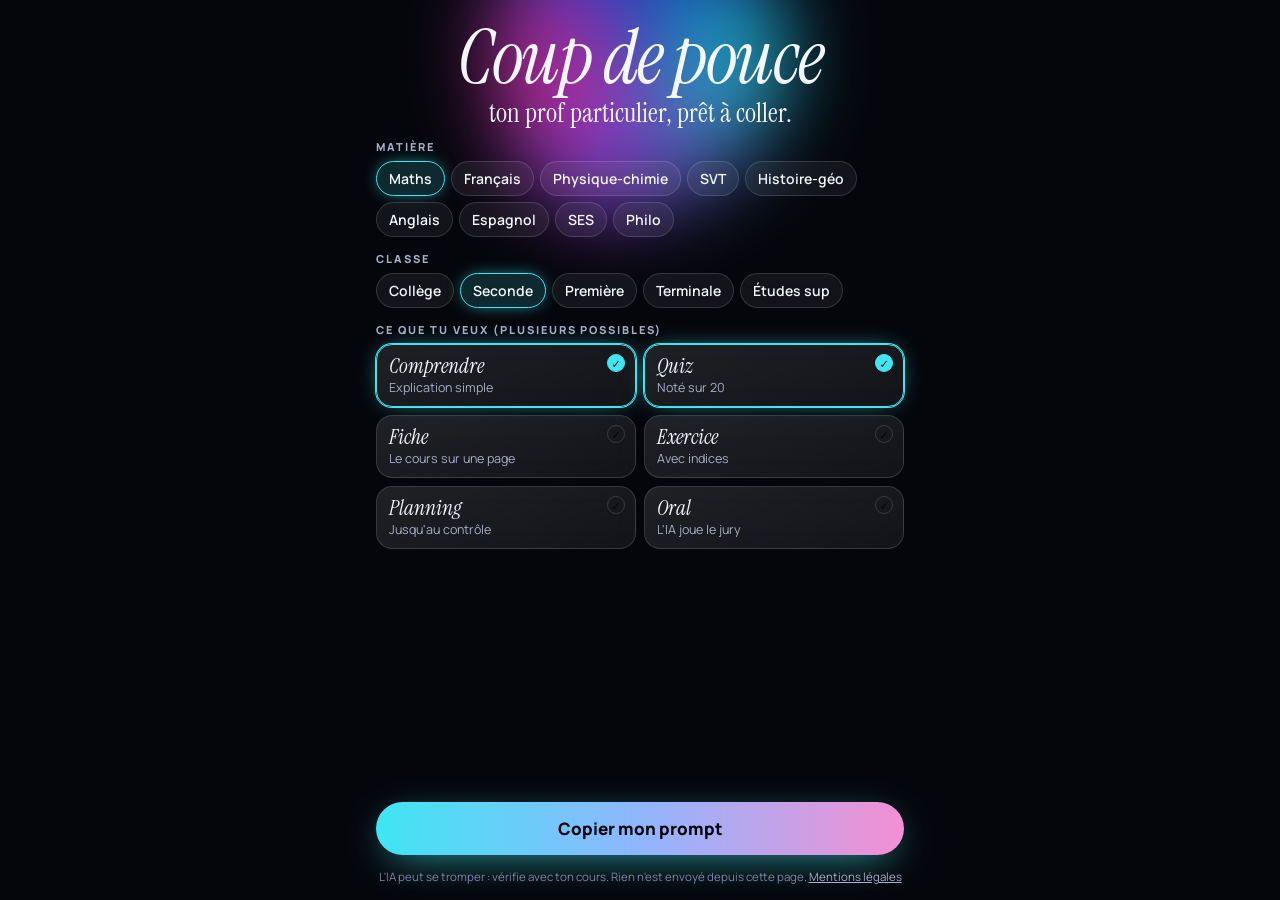
==== coup-de-pouce.html @ 64221dd6 "Ajoute Coup de pouce, le générateur de prompts de révision Un écran, sans saisie : matière, classe, " ====
<!DOCTYPE html>
<html lang="fr">
<head>
<meta charset="utf-8">
<meta name="viewport" content="width=device-width, initial-scale=1, viewport-fit=cover">
<title>Coup de pouce</title>
<meta name="description" content="Choisis ta matière, ta classe et ce dont tu as besoin : ton prompt de révision est prêt à coller dans ChatGPT ou Claude. Gratuit, sans compte, rien n'est envoyé.">
<meta name="color-scheme" content="dark">
<meta name="theme-color" content="#05060B">
<style>
/* Layout : un seul écran sans défilement. Goutte de lumière liquide derrière le titre ; puces matière et classe ; 6 besoins cumulables ; un gros bouton Copier. */
@font-face{font-family:"Instrument Serif";src:url(polices/instrument-serif.woff2) format("woff2");font-weight:400;font-style:normal;font-display:swap}
@font-face{font-family:"Instrument Serif";src:url(polices/instrument-serif-italic.woff2) format("woff2");font-weight:400;font-style:italic;font-display:swap}
@font-face{font-family:"Manrope";src:url(polices/manrope.woff2) format("woff2");font-weight:200 800;font-style:normal;font-display:swap}
:root{
  color-scheme:dark;
  --night:#05060B; --glass:rgba(255,255,255,.06); --glass-hi:rgba(255,255,255,.11); --edge:rgba(255,255,255,.14);
  --text:#F4F6FF; --soft:#A8AEC8; --blue:#2F5BFF; --cyan:#3FE6F2; --pink:#F03FB4; --violet:#8B5CFF;
  --display:"Instrument Serif",Georgia,"Times New Roman",serif;
  --body:"Manrope","Segoe UI",system-ui,sans-serif;
}
*{box-sizing:border-box}
html{overflow-x:clip;height:100%}
body{margin:0;min-height:100%;background:var(--night);color:var(--text);font-family:var(--body);overflow-x:clip}
main{position:relative;max-width:560px;margin:0 auto;min-height:100dvh;display:flex;flex-direction:column;gap:14px;
  padding-block:max(18px,env(safe-area-inset-top,0px)) max(16px,env(safe-area-inset-bottom,0px));
  padding-left:max(16px,env(safe-area-inset-left,0px));padding-right:max(16px,env(safe-area-inset-right,0px))}
.hero{position:relative;text-align:center;padding-top:6px}
.drop{position:absolute;left:50%;top:44%;width:300px;aspect-ratio:1;margin:-150px 0 0 -150px;z-index:-1;pointer-events:none;
  background:conic-gradient(from 0deg,var(--blue),var(--cyan),var(--violet),var(--pink),var(--blue));filter:blur(40px) saturate(1.2) hue-rotate(var(--hue,0deg));opacity:.7;
  border-radius:42% 58% 63% 37% / 41% 44% 56% 59%;animation:morph 12s ease-in-out infinite,spin 24s linear infinite;transition:filter 1.2s ease}
@keyframes morph{0%,100%{border-radius:42% 58% 63% 37% / 41% 44% 56% 59%}33%{border-radius:63% 37% 45% 55% / 55% 61% 39% 45%}66%{border-radius:38% 62% 56% 44% / 62% 38% 62% 38%}}
@keyframes spin{to{transform:rotate(360deg)}}
h1{margin:0;font-family:var(--display);font-weight:400;font-size:clamp(52px,15vw,76px);line-height:.9;letter-spacing:-.02em}
h1 em{display:block;font-size:.36em;margin-top:.3em;letter-spacing:0}
.label{margin:0 0 7px;font-size:11px;font-weight:800;letter-spacing:.18em;text-transform:uppercase;color:var(--soft)}
.chips{display:flex;flex-wrap:wrap;gap:6px}
.chip{font:inherit;font-size:14px;font-weight:600;color:var(--text);background:var(--glass);border:1px solid var(--edge);border-radius:999px;padding:7px 12px;cursor:pointer;
  -webkit-backdrop-filter:blur(12px);backdrop-filter:blur(12px);transition:background .2s,border-color .2s,box-shadow .2s}
.chip[aria-pressed="true"]{background:rgba(63,230,242,.16);border-color:var(--cyan);box-shadow:0 0 18px -6px var(--cyan)}
.needs{display:grid;grid-template-columns:repeat(2,minmax(0,1fr));gap:8px}
.need{position:relative;text-align:left;font:inherit;color:var(--text);background:linear-gradient(160deg,var(--glass-hi),var(--glass));border:1px solid var(--edge);border-radius:16px;
  padding:10px 12px;cursor:pointer;overflow:hidden;-webkit-backdrop-filter:blur(14px);backdrop-filter:blur(14px);transition:border-color .2s,box-shadow .2s}
.need strong{display:block;font-family:var(--display);font-weight:400;font-size:21px;line-height:1.05}
.need small{display:block;font-size:12.5px;color:var(--soft);margin-top:2px}
.need .tick{position:absolute;top:9px;right:10px;width:18px;height:18px;border-radius:50%;border:1.5px solid var(--edge);display:grid;place-items:center;font-size:11px;font-weight:800;color:var(--night)}
.need[aria-pressed="true"]{border-color:var(--cyan);box-shadow:0 0 0 1px var(--cyan),0 0 26px -10px var(--cyan)}
.need[aria-pressed="true"] .tick{background:var(--cyan);border-color:var(--cyan)}
.chip:focus-visible,.need:focus-visible,.go:focus-visible{outline:2px solid var(--cyan);outline-offset:3px}
.go{margin-top:auto;font:inherit;font-size:17px;font-weight:800;color:var(--night);background:linear-gradient(90deg,var(--cyan),#8FB6FF 50%,#F48FD2);border:0;border-radius:999px;padding:15px 20px;cursor:pointer;
  box-shadow:0 10px 40px -12px rgba(63,230,242,.8)}
.go:disabled{opacity:.45;cursor:default;box-shadow:none}
.foot{margin:0;text-align:center;font-size:11.5px;color:#7D84A3}
.foot a{color:#A8AEC8}
.toast{position:fixed;left:50%;bottom:calc(16px + env(safe-area-inset-bottom,0px));transform:translate(-50%,160%);z-index:5;width:min(520px,calc(100% - 32px));
  background:rgba(20,22,36,.9);border:1px solid var(--edge);border-radius:20px;padding:14px 16px;display:grid;gap:10px;
  -webkit-backdrop-filter:blur(20px);backdrop-filter:blur(20px);box-shadow:0 20px 60px -10px rgba(0,0,0,.8);transition:transform .35s cubic-bezier(.2,.9,.3,1.2)}
.toast.on{transform:translate(-50%,0)}
.toast p{margin:0;font-weight:800}
.toast span{font-size:14px;color:var(--soft)}
.toast .links{display:flex;gap:8px;flex-wrap:wrap}
.toast a{font-size:14px;font-weight:700;text-decoration:none;color:var(--text);border:1px solid var(--cyan);border-radius:999px;padding:8px 14px}
@media (max-height:700px){h1{font-size:46px}.need small{display:none}.chip{padding:6px 10px;font-size:13px}}
@media (prefers-reduced-motion:reduce){.drop{animation:none}.toast,.chip,.need{transition:none}}
</style>
</head>
<body>
<main>
  <header class="hero">
    <div class="drop" id="drop" aria-hidden="true"></div>
    <h1>Coup de pouce<em>ton prof particulier, prêt à coller.</em></h1>
  </header>

  <section aria-labelledby="l-mat">
    <p class="label" id="l-mat">Matière</p>
    <div class="chips" data-group="matiere" role="group" aria-labelledby="l-mat">
      <button type="button" class="chip">Maths</button><button type="button" class="chip">Français</button><button type="button" class="chip">Physique-chimie</button><button type="button" class="chip">SVT</button><button type="button" class="chip">Histoire-géo</button><button type="button" class="chip">Anglais</button><button type="button" class="chip">Espagnol</button><button type="button" class="chip">SES</button><button type="button" class="chip">Philo</button>
    </div>
  </section>

  <section aria-labelledby="l-cl">
    <p class="label" id="l-cl">Classe</p>
    <div class="chips" data-group="classe" role="group" aria-labelledby="l-cl">
      <button type="button" class="chip">Collège</button><button type="button" class="chip">Seconde</button><button type="button" class="chip">Première</button><button type="button" class="chip">Terminale</button><button type="button" class="chip">Études sup</button>
    </div>
  </section>

  <section aria-labelledby="l-need">
    <p class="label" id="l-need">Ce que tu veux (plusieurs possibles)</p>
    <div class="needs">
      <button type="button" class="need" data-k="comprendre" aria-pressed="false"><span class="tick" aria-hidden="true">✓</span><strong>Comprendre</strong><small>Explication simple</small></button>
      <button type="button" class="need" data-k="quiz" aria-pressed="false"><span class="tick" aria-hidden="true">✓</span><strong>Quiz</strong><small>Noté sur 20</small></button>
      <button type="button" class="need" data-k="fiche" aria-pressed="false"><span class="tick" aria-hidden="true">✓</span><strong>Fiche</strong><small>Le cours sur une page</small></button>
      <button type="button" class="need" data-k="exo" aria-pressed="false"><span class="tick" aria-hidden="true">✓</span><strong>Exercice</strong><small>Avec indices</small></button>
      <button type="button" class="need" data-k="planning" aria-pressed="false"><span class="tick" aria-hidden="true">✓</span><strong>Planning</strong><small>Jusqu'au contrôle</small></button>
      <button type="button" class="need" data-k="oral" aria-pressed="false"><span class="tick" aria-hidden="true">✓</span><strong>Oral</strong><small>L'IA joue le jury</small></button>
    </div>
  </section>

  <button type="button" class="go" id="go">Copier mon prompt</button>
  <p class="foot">L'IA peut se tromper : vérifie avec ton cours. Rien n'est envoyé depuis cette page. <a href="https://p5wmt65pvz-wq.github.io/humanisation-Ai/mentions-legales.html">Mentions légales</a></p>
</main>

<div class="toast" id="toast" role="status" aria-live="polite">
  <p id="t-msg">Copié ✓</p>
  <span id="t-why">Colle-le dans ton IA : elle te demandera ton chapitre.</span>
  <div class="links"><a href="https://chatgpt.com/" target="_blank" rel="noopener">Ouvrir ChatGPT</a><a href="https://claude.ai/new" target="_blank" rel="noopener">Ouvrir Claude</a></div>
</div>

<script>
(function(){
  var NEED={
    comprendre:"Explique-moi la notion simplement, comme si j'avais 12 ans, avec un exemple de la vie de tous les jours (10 lignes maximum). Puis pose-moi une question pour vérifier que j'ai compris ; si je me trompe, réexplique autrement.",
    quiz:"Fais-moi passer un quiz de 10 questions comme en contrôle. Une question à la fois ; après chaque réponse, dis si c'est juste et corrige en une phrase. À la fin, une note sur 20 et les 2 notions à revoir.",
    fiche:"Fais-moi une fiche d'une page : les notions clés, les définitions et formules à savoir, les pièges classiques en contrôle, et un mini-exemple corrigé. Si je colle mon cours, base-toi uniquement dessus.",
    exo:"Donne-moi un exercice du type contrôle, sans la correction. Si je bloque, donne un indice, puis un deuxième. Quand j'ai fini, corrige étape par étape et propose-en un plus dur.",
    planning:"Demande-moi la date du contrôle et combien de minutes je peux réviser par jour, puis fais-moi un planning avec une tâche précise par jour, un quiz l'avant-veille et rien de nouveau la veille.",
    oral:"Joue le jury d'un oral : pose une question à la fois, attends ma réponse, puis dis-moi ce qui était clair, ce qui manquait et comment mieux le dire."
  };
  var HUE={comprendre:0,quiz:70,fiche:-40,exo:30,planning:-80,oral:110};
  var KEY='coupdepouce.v1',state={matiere:'Maths',classe:'Seconde',needs:['comprendre','quiz']};
  try{var sv=JSON.parse(localStorage.getItem(KEY));if(sv&&sv.needs)state=sv;}catch(e){}
  function save(){try{localStorage.setItem(KEY,JSON.stringify(state));}catch(e){}}
  var drop=document.getElementById('drop'),go=document.getElementById('go');
  [].forEach.call(document.querySelectorAll('.chips'),function(g){
    var key=g.dataset.group,chips=[].slice.call(g.querySelectorAll('.chip'));
    function paint(){chips.forEach(function(c){c.setAttribute('aria-pressed',String(c.textContent===state[key]));});}
    chips.forEach(function(c){c.addEventListener('click',function(){state[key]=c.textContent;paint();save();});});
    paint();
  });
  var needs=[].slice.call(document.querySelectorAll('.need'));
  function paintNeeds(){needs.forEach(function(n){n.setAttribute('aria-pressed',String(state.needs.indexOf(n.dataset.k)>-1));});
    go.disabled=!state.needs.length;go.textContent=state.needs.length?'Copier mon prompt':'Choisis au moins un besoin';}
  needs.forEach(function(n){n.addEventListener('click',function(){
    var k=n.dataset.k,i=state.needs.indexOf(k);
    if(i>-1)state.needs.splice(i,1);else{state.needs.push(k);drop.style.setProperty('--hue',HUE[k]+'deg');}
    paintNeeds();save();});});
  paintNeeds();
  function build(){
    var order=['comprendre','fiche','exo','quiz','planning','oral'].filter(function(k){return state.needs.indexOf(k)>-1;});
    var t="Tu es mon prof particulier de "+state.matiere+". Je suis en "+state.classe.toLowerCase()+".\n\nCommence par me demander sur quel chapitre je travaille (je pourrai aussi coller mon cours). Ensuite :\n";
    order.forEach(function(k,i){t+="\n"+(order.length>1?(i+1)+". ":"")+NEED[k];});
    t+="\n\nPose une seule question à la fois et attends ma réponse. Si tu n'es pas sûr d'une information, dis-le au lieu d'inventer.";
    return t;
  }
  var toast=document.getElementById('toast'),msg=document.getElementById('t-msg'),why=document.getElementById('t-why'),timer;
  function show(m,w){msg.textContent=m;why.textContent=w;toast.classList.add('on');clearTimeout(timer);timer=setTimeout(function(){toast.classList.remove('on');},6000);}
  function fallback(text){var ta=document.createElement('textarea');ta.value=text;ta.setAttribute('readonly','');ta.style.position='fixed';ta.style.opacity='0';document.body.appendChild(ta);ta.select();var ok=false;try{ok=document.execCommand('copy');}catch(e){}document.body.removeChild(ta);return ok;}
  go.addEventListener('click',function(){
    var text=build();
    function ok(){show('Copié ✓','Colle-le dans ton IA : elle te demandera ton chapitre.');}
    function ko(){show('Copie bloquée','Ton navigateur refuse la copie : réessaie depuis Safari ou Chrome.');}
    if(navigator.clipboard&&navigator.clipboard.writeText)navigator.clipboard.writeText(text).then(ok,function(){fallback(text)?ok():ko();});
    else fallback(text)?ok():ko();
  });
})();
</script>
</body>
</html>
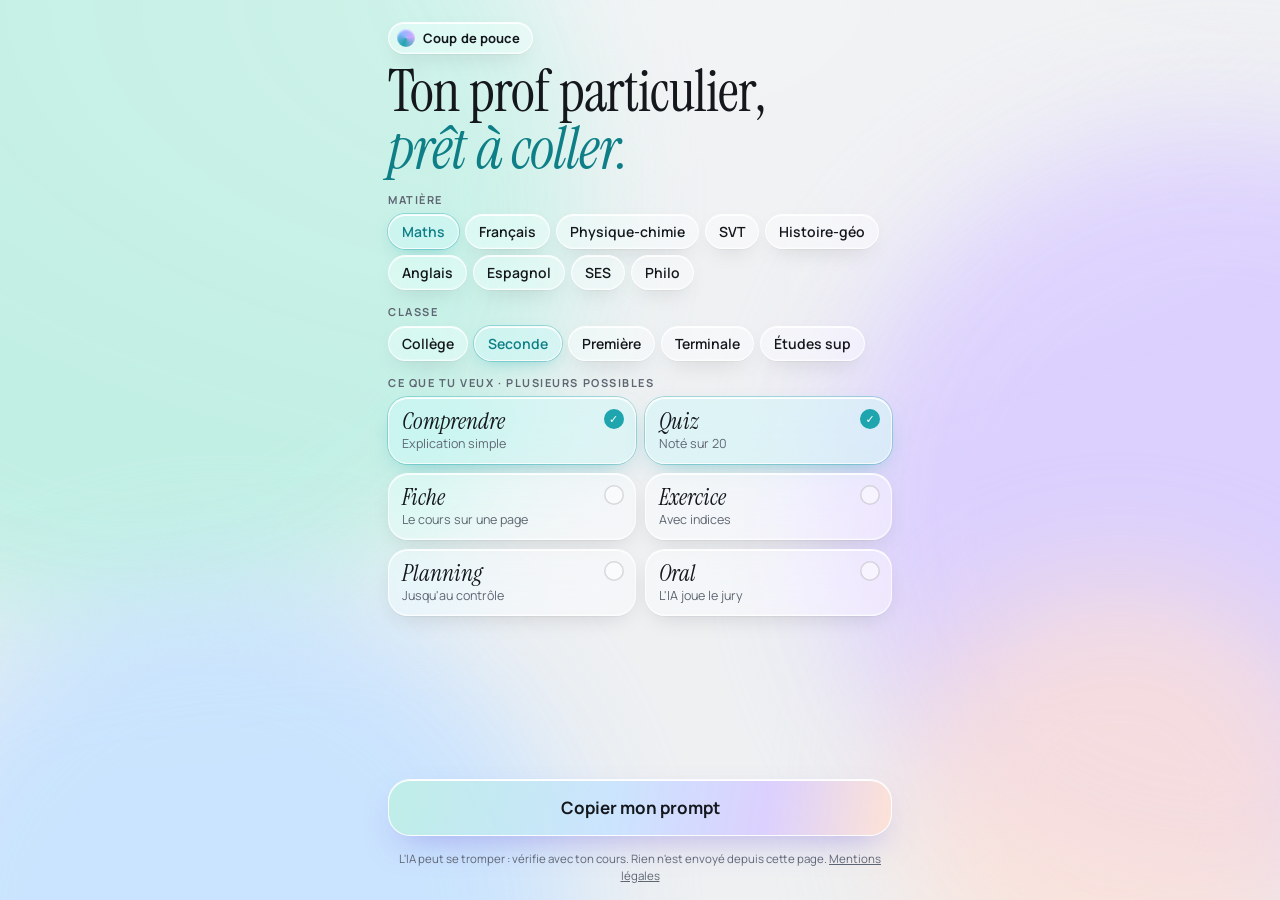
==== commit ad0d285c: "Coup de pouce : version claire en verre liquide Fond pastel qui dérive, cartes et puces en verre (fl" ====
--- a/coup-de-pouce.html
+++ b/coup-de-pouce.html
@@ -5,95 +5,109 @@
 <meta name="viewport" content="width=device-width, initial-scale=1, viewport-fit=cover">
 <title>Coup de pouce</title>
 <meta name="description" content="Choisis ta matière, ta classe et ce dont tu as besoin : ton prompt de révision est prêt à coller dans ChatGPT ou Claude. Gratuit, sans compte, rien n'est envoyé.">
-<meta name="color-scheme" content="dark">
-<meta name="theme-color" content="#05060B">
+<meta name="color-scheme" content="light">
+<meta name="theme-color" content="#EEF0F2">
 <style>
-/* Layout : un seul écran sans défilement. Goutte de lumière liquide derrière le titre ; puces matière et classe ; 6 besoins cumulables ; un gros bouton Copier. */
+/* Layout : un écran, fond clair où dérivent trois halos pastel (menthe, lilas, ciel) ; tout le reste en verre liquide façon Apple : flou + saturation, liseré de lumière, ombre douce. */
 @font-face{font-family:"Instrument Serif";src:url(polices/instrument-serif.woff2) format("woff2");font-weight:400;font-style:normal;font-display:swap}
 @font-face{font-family:"Instrument Serif";src:url(polices/instrument-serif-italic.woff2) format("woff2");font-weight:400;font-style:italic;font-display:swap}
 @font-face{font-family:"Manrope";src:url(polices/manrope.woff2) format("woff2");font-weight:200 800;font-style:normal;font-display:swap}
 :root{
-  color-scheme:dark;
-  --night:#05060B; --glass:rgba(255,255,255,.06); --glass-hi:rgba(255,255,255,.11); --edge:rgba(255,255,255,.14);
-  --text:#F4F6FF; --soft:#A8AEC8; --blue:#2F5BFF; --cyan:#3FE6F2; --pink:#F03FB4; --violet:#8B5CFF;
+  color-scheme:light;
+  --ground:#EEF0F2; --ink:#14171C; --soft:#5E6672; --line:rgba(255,255,255,.75);
+  --glass:rgba(255,255,255,.42); --glass-on:rgba(214,246,246,.62); --teal:#1FA5AE; --teal-deep:#0E7F87;
+  --mint:#BDEFE3; --lilac:#D9CCFF; --sky:#C6E2FF; --peach:#FFE1D2;
   --display:"Instrument Serif",Georgia,"Times New Roman",serif;
-  --body:"Manrope","Segoe UI",system-ui,sans-serif;
+  --body:"Manrope",-apple-system,"SF Pro Text","Segoe UI",system-ui,sans-serif;
+  --shadow:0 1px 1px rgba(20,23,28,.04),0 8px 24px -10px rgba(20,23,28,.18);
 }
 *{box-sizing:border-box}
 html{overflow-x:clip;height:100%}
-body{margin:0;min-height:100%;background:var(--night);color:var(--text);font-family:var(--body);overflow-x:clip}
-main{position:relative;max-width:560px;margin:0 auto;min-height:100dvh;display:flex;flex-direction:column;gap:14px;
+body{margin:0;min-height:100%;background:var(--ground);color:var(--ink);font-family:var(--body);overflow-x:clip;-webkit-font-smoothing:antialiased}
+.bg{position:fixed;inset:0;z-index:0;pointer-events:none;overflow:hidden;filter:hue-rotate(var(--hue,0deg));transition:filter 1.4s ease}
+.bg span{position:absolute;border-radius:50%;filter:blur(60px);opacity:.9;animation:drift 22s ease-in-out infinite alternate}
+.bg span:nth-child(1){width:70vmax;height:70vmax;left:-25vmax;top:-20vmax;background:var(--mint)}
+.bg span:nth-child(2){width:60vmax;height:60vmax;right:-25vmax;top:10vmax;background:var(--lilac);animation-duration:26s}
+.bg span:nth-child(3){width:55vmax;height:55vmax;left:-10vmax;bottom:-30vmax;background:var(--sky);animation-duration:30s}
+.bg span:nth-child(4){width:35vmax;height:35vmax;right:-5vmax;bottom:-10vmax;background:var(--peach);opacity:.7;animation-duration:24s}
+@keyframes drift{from{transform:translate(0,0) scale(1)}to{transform:translate(6vmax,4vmax) scale(1.12)}}
+.grain{position:fixed;inset:0;z-index:0;pointer-events:none;opacity:.35;background:radial-gradient(120% 90% at 50% 0%,rgba(255,255,255,.7),transparent 60%)}
+main{position:relative;z-index:1;max-width:540px;margin:0 auto;min-height:100dvh;display:flex;flex-direction:column;gap:14px;
   padding-block:max(18px,env(safe-area-inset-top,0px)) max(16px,env(safe-area-inset-bottom,0px));
-  padding-left:max(16px,env(safe-area-inset-left,0px));padding-right:max(16px,env(safe-area-inset-right,0px))}
-.hero{position:relative;text-align:center;padding-top:6px}
-.drop{position:absolute;left:50%;top:44%;width:300px;aspect-ratio:1;margin:-150px 0 0 -150px;z-index:-1;pointer-events:none;
-  background:conic-gradient(from 0deg,var(--blue),var(--cyan),var(--violet),var(--pink),var(--blue));filter:blur(40px) saturate(1.2) hue-rotate(var(--hue,0deg));opacity:.7;
-  border-radius:42% 58% 63% 37% / 41% 44% 56% 59%;animation:morph 12s ease-in-out infinite,spin 24s linear infinite;transition:filter 1.2s ease}
-@keyframes morph{0%,100%{border-radius:42% 58% 63% 37% / 41% 44% 56% 59%}33%{border-radius:63% 37% 45% 55% / 55% 61% 39% 45%}66%{border-radius:38% 62% 56% 44% / 62% 38% 62% 38%}}
-@keyframes spin{to{transform:rotate(360deg)}}
-h1{margin:0;font-family:var(--display);font-weight:400;font-size:clamp(52px,15vw,76px);line-height:.9;letter-spacing:-.02em}
-h1 em{display:block;font-size:.36em;margin-top:.3em;letter-spacing:0}
-.label{margin:0 0 7px;font-size:11px;font-weight:800;letter-spacing:.18em;text-transform:uppercase;color:var(--soft)}
+  padding-left:max(18px,env(safe-area-inset-left,0px));padding-right:max(18px,env(safe-area-inset-right,0px))}
+.glass{background:var(--glass);border:1px solid var(--line);-webkit-backdrop-filter:blur(22px) saturate(180%);backdrop-filter:blur(22px) saturate(180%);
+  box-shadow:inset 0 1px 0 rgba(255,255,255,.9),inset 0 -1px 0 rgba(255,255,255,.25),var(--shadow)}
+.hero{display:grid;gap:10px;padding-top:4px}
+.brand{justify-self:start;display:inline-flex;align-items:center;gap:8px;font-size:13px;font-weight:700;letter-spacing:.01em;border-radius:999px;padding:6px 12px 6px 8px}
+.brand i{width:18px;height:18px;border-radius:50%;background:conic-gradient(from 200deg,var(--teal),#8FB6FF,#C9A8FF,var(--teal));box-shadow:inset 0 1px 2px rgba(255,255,255,.8)}
+h1{margin:0;font-family:var(--display);font-weight:400;font-size:clamp(40px,11.5vw,58px);line-height:.98;letter-spacing:-.015em;text-wrap:balance}
+h1 em{color:var(--teal-deep)}
+.label{margin:0 0 7px;font-size:11px;font-weight:700;letter-spacing:.14em;text-transform:uppercase;color:var(--soft)}
 .chips{display:flex;flex-wrap:wrap;gap:6px}
-.chip{font:inherit;font-size:14px;font-weight:600;color:var(--text);background:var(--glass);border:1px solid var(--edge);border-radius:999px;padding:7px 12px;cursor:pointer;
-  -webkit-backdrop-filter:blur(12px);backdrop-filter:blur(12px);transition:background .2s,border-color .2s,box-shadow .2s}
-.chip[aria-pressed="true"]{background:rgba(63,230,242,.16);border-color:var(--cyan);box-shadow:0 0 18px -6px var(--cyan)}
-.needs{display:grid;grid-template-columns:repeat(2,minmax(0,1fr));gap:8px}
-.need{position:relative;text-align:left;font:inherit;color:var(--text);background:linear-gradient(160deg,var(--glass-hi),var(--glass));border:1px solid var(--edge);border-radius:16px;
-  padding:10px 12px;cursor:pointer;overflow:hidden;-webkit-backdrop-filter:blur(14px);backdrop-filter:blur(14px);transition:border-color .2s,box-shadow .2s}
-.need strong{display:block;font-family:var(--display);font-weight:400;font-size:21px;line-height:1.05}
+.chip{font:inherit;font-size:14px;font-weight:600;color:var(--ink);border-radius:999px;padding:7px 13px;cursor:pointer;transition:background .25s,box-shadow .25s,transform .15s}
+.chip:active,.need:active,.go:active{transform:scale(.97)}
+.chip[aria-pressed="true"]{background:var(--glass-on);color:var(--teal-deep);box-shadow:inset 0 1px 0 rgba(255,255,255,.95),0 0 0 1px rgba(31,165,174,.35),0 6px 18px -8px rgba(31,165,174,.55)}
+.needs{display:grid;grid-template-columns:repeat(2,minmax(0,1fr));gap:9px}
+.need{position:relative;text-align:left;font:inherit;color:var(--ink);border-radius:20px;padding:11px 13px;cursor:pointer;transition:background .25s,box-shadow .25s,transform .15s}
+.need strong{display:block;font-family:var(--display);font-style:italic;font-weight:400;font-size:23px;line-height:1.05}
 .need small{display:block;font-size:12.5px;color:var(--soft);margin-top:2px}
-.need .tick{position:absolute;top:9px;right:10px;width:18px;height:18px;border-radius:50%;border:1.5px solid var(--edge);display:grid;place-items:center;font-size:11px;font-weight:800;color:var(--night)}
-.need[aria-pressed="true"]{border-color:var(--cyan);box-shadow:0 0 0 1px var(--cyan),0 0 26px -10px var(--cyan)}
-.need[aria-pressed="true"] .tick{background:var(--cyan);border-color:var(--cyan)}
-.chip:focus-visible,.need:focus-visible,.go:focus-visible{outline:2px solid var(--cyan);outline-offset:3px}
-.go{margin-top:auto;font:inherit;font-size:17px;font-weight:800;color:var(--night);background:linear-gradient(90deg,var(--cyan),#8FB6FF 50%,#F48FD2);border:0;border-radius:999px;padding:15px 20px;cursor:pointer;
-  box-shadow:0 10px 40px -12px rgba(63,230,242,.8)}
-.go:disabled{opacity:.45;cursor:default;box-shadow:none}
-.foot{margin:0;text-align:center;font-size:11.5px;color:#7D84A3}
-.foot a{color:#A8AEC8}
-.toast{position:fixed;left:50%;bottom:calc(16px + env(safe-area-inset-bottom,0px));transform:translate(-50%,160%);z-index:5;width:min(520px,calc(100% - 32px));
-  background:rgba(20,22,36,.9);border:1px solid var(--edge);border-radius:20px;padding:14px 16px;display:grid;gap:10px;
-  -webkit-backdrop-filter:blur(20px);backdrop-filter:blur(20px);box-shadow:0 20px 60px -10px rgba(0,0,0,.8);transition:transform .35s cubic-bezier(.2,.9,.3,1.2)}
+.need .tick{position:absolute;top:11px;right:11px;width:20px;height:20px;border-radius:50%;display:grid;place-items:center;font-size:11px;font-weight:800;color:transparent;
+  background:rgba(255,255,255,.5);box-shadow:inset 0 0 0 1.5px rgba(20,23,28,.15);transition:background .2s,color .2s}
+.need[aria-pressed="true"]{background:var(--glass-on);box-shadow:inset 0 1px 0 rgba(255,255,255,.95),0 0 0 1px rgba(31,165,174,.35),0 10px 26px -12px rgba(31,165,174,.6)}
+.need[aria-pressed="true"] .tick{background:var(--teal);color:#fff;box-shadow:none}
+.chip:focus-visible,.need:focus-visible,.go:focus-visible,.brand:focus-visible{outline:2px solid var(--teal);outline-offset:3px}
+.go{margin-top:auto;position:relative;font:inherit;font-size:17px;font-weight:700;color:var(--ink);border-radius:22px;padding:16px 20px;cursor:pointer;overflow:hidden;
+  background:linear-gradient(100deg,rgba(189,239,227,.85),rgba(198,226,255,.85) 45%,rgba(217,204,255,.9) 75%,rgba(255,225,210,.85));
+  border:1px solid rgba(255,255,255,.9);box-shadow:inset 0 1px 0 #fff,0 14px 34px -14px rgba(120,100,220,.55);transition:transform .15s}
+.go::after{content:"";position:absolute;inset:0;background:linear-gradient(110deg,transparent 30%,rgba(255,255,255,.65) 48%,transparent 66%);transform:translateX(-120%);animation:sheen 5s ease-in-out 1.5s infinite}
+@keyframes sheen{0%,70%{transform:translateX(-120%)}100%{transform:translateX(120%)}}
+.go:disabled{opacity:.5;cursor:default}
+.go:disabled::after{display:none}
+.foot{margin:0;text-align:center;font-size:11.5px;line-height:1.5;color:var(--soft)}
+.foot a{color:var(--soft)}
+.toast{position:fixed;left:50%;bottom:calc(16px + env(safe-area-inset-bottom,0px));transform:translate(-50%,160%);z-index:5;width:min(500px,calc(100% - 32px));
+  border-radius:22px;padding:14px 16px;display:grid;gap:10px;transition:transform .4s cubic-bezier(.2,.9,.3,1.15);background:rgba(255,255,255,.62)}
 .toast.on{transform:translate(-50%,0)}
 .toast p{margin:0;font-weight:800}
 .toast span{font-size:14px;color:var(--soft)}
 .toast .links{display:flex;gap:8px;flex-wrap:wrap}
-.toast a{font-size:14px;font-weight:700;text-decoration:none;color:var(--text);border:1px solid var(--cyan);border-radius:999px;padding:8px 14px}
-@media (max-height:700px){h1{font-size:46px}.need small{display:none}.chip{padding:6px 10px;font-size:13px}}
-@media (prefers-reduced-motion:reduce){.drop{animation:none}.toast,.chip,.need{transition:none}}
+.toast a{font-size:14px;font-weight:700;text-decoration:none;color:#fff;background:var(--ink);border-radius:999px;padding:9px 15px}
+@media (max-height:700px){h1{font-size:38px}.need small{display:none}.chip{padding:6px 10px;font-size:13px}}
+@media (prefers-reduced-motion:reduce){.bg span,.go::after{animation:none}.chip,.need,.toast,.bg{transition:none}}
 </style>
 </head>
 <body>
+<div class="bg" id="drop" aria-hidden="true"><span></span><span></span><span></span><span></span></div>
+<div class="grain" aria-hidden="true"></div>
 <main>
   <header class="hero">
-    <div class="drop" id="drop" aria-hidden="true"></div>
-    <h1>Coup de pouce<em>ton prof particulier, prêt à coller.</em></h1>
+    <span class="brand glass"><i aria-hidden="true"></i>Coup de pouce</span>
+    <h1>Ton prof particulier, <em>prêt à coller.</em></h1>
   </header>
 
   <section aria-labelledby="l-mat">
     <p class="label" id="l-mat">Matière</p>
     <div class="chips" data-group="matiere" role="group" aria-labelledby="l-mat">
-      <button type="button" class="chip">Maths</button><button type="button" class="chip">Français</button><button type="button" class="chip">Physique-chimie</button><button type="button" class="chip">SVT</button><button type="button" class="chip">Histoire-géo</button><button type="button" class="chip">Anglais</button><button type="button" class="chip">Espagnol</button><button type="button" class="chip">SES</button><button type="button" class="chip">Philo</button>
+      <button type="button" class="chip glass">Maths</button><button type="button" class="chip glass">Français</button><button type="button" class="chip glass">Physique-chimie</button><button type="button" class="chip glass">SVT</button><button type="button" class="chip glass">Histoire-géo</button><button type="button" class="chip glass">Anglais</button><button type="button" class="chip glass">Espagnol</button><button type="button" class="chip glass">SES</button><button type="button" class="chip glass">Philo</button>
     </div>
   </section>
 
   <section aria-labelledby="l-cl">
     <p class="label" id="l-cl">Classe</p>
     <div class="chips" data-group="classe" role="group" aria-labelledby="l-cl">
-      <button type="button" class="chip">Collège</button><button type="button" class="chip">Seconde</button><button type="button" class="chip">Première</button><button type="button" class="chip">Terminale</button><button type="button" class="chip">Études sup</button>
+      <button type="button" class="chip glass">Collège</button><button type="button" class="chip glass">Seconde</button><button type="button" class="chip glass">Première</button><button type="button" class="chip glass">Terminale</button><button type="button" class="chip glass">Études sup</button>
     </div>
   </section>
 
   <section aria-labelledby="l-need">
-    <p class="label" id="l-need">Ce que tu veux (plusieurs possibles)</p>
+    <p class="label" id="l-need">Ce que tu veux · plusieurs possibles</p>
     <div class="needs">
-      <button type="button" class="need" data-k="comprendre" aria-pressed="false"><span class="tick" aria-hidden="true">✓</span><strong>Comprendre</strong><small>Explication simple</small></button>
-      <button type="button" class="need" data-k="quiz" aria-pressed="false"><span class="tick" aria-hidden="true">✓</span><strong>Quiz</strong><small>Noté sur 20</small></button>
-      <button type="button" class="need" data-k="fiche" aria-pressed="false"><span class="tick" aria-hidden="true">✓</span><strong>Fiche</strong><small>Le cours sur une page</small></button>
-      <button type="button" class="need" data-k="exo" aria-pressed="false"><span class="tick" aria-hidden="true">✓</span><strong>Exercice</strong><small>Avec indices</small></button>
-      <button type="button" class="need" data-k="planning" aria-pressed="false"><span class="tick" aria-hidden="true">✓</span><strong>Planning</strong><small>Jusqu'au contrôle</small></button>
-      <button type="button" class="need" data-k="oral" aria-pressed="false"><span class="tick" aria-hidden="true">✓</span><strong>Oral</strong><small>L'IA joue le jury</small></button>
+      <button type="button" class="need glass" data-k="comprendre" aria-pressed="false"><span class="tick" aria-hidden="true">✓</span><strong>Comprendre</strong><small>Explication simple</small></button>
+      <button type="button" class="need glass" data-k="quiz" aria-pressed="false"><span class="tick" aria-hidden="true">✓</span><strong>Quiz</strong><small>Noté sur 20</small></button>
+      <button type="button" class="need glass" data-k="fiche" aria-pressed="false"><span class="tick" aria-hidden="true">✓</span><strong>Fiche</strong><small>Le cours sur une page</small></button>
+      <button type="button" class="need glass" data-k="exo" aria-pressed="false"><span class="tick" aria-hidden="true">✓</span><strong>Exercice</strong><small>Avec indices</small></button>
+      <button type="button" class="need glass" data-k="planning" aria-pressed="false"><span class="tick" aria-hidden="true">✓</span><strong>Planning</strong><small>Jusqu'au contrôle</small></button>
+      <button type="button" class="need glass" data-k="oral" aria-pressed="false"><span class="tick" aria-hidden="true">✓</span><strong>Oral</strong><small>L'IA joue le jury</small></button>
     </div>
   </section>
 
@@ -101,7 +115,7 @@
   <p class="foot">L'IA peut se tromper : vérifie avec ton cours. Rien n'est envoyé depuis cette page. <a href="https://p5wmt65pvz-wq.github.io/humanisation-Ai/mentions-legales.html">Mentions légales</a></p>
 </main>
 
-<div class="toast" id="toast" role="status" aria-live="polite">
+<div class="toast glass" id="toast" role="status" aria-live="polite">
   <p id="t-msg">Copié ✓</p>
   <span id="t-why">Colle-le dans ton IA : elle te demandera ton chapitre.</span>
   <div class="links"><a href="https://chatgpt.com/" target="_blank" rel="noopener">Ouvrir ChatGPT</a><a href="https://claude.ai/new" target="_blank" rel="noopener">Ouvrir Claude</a></div>
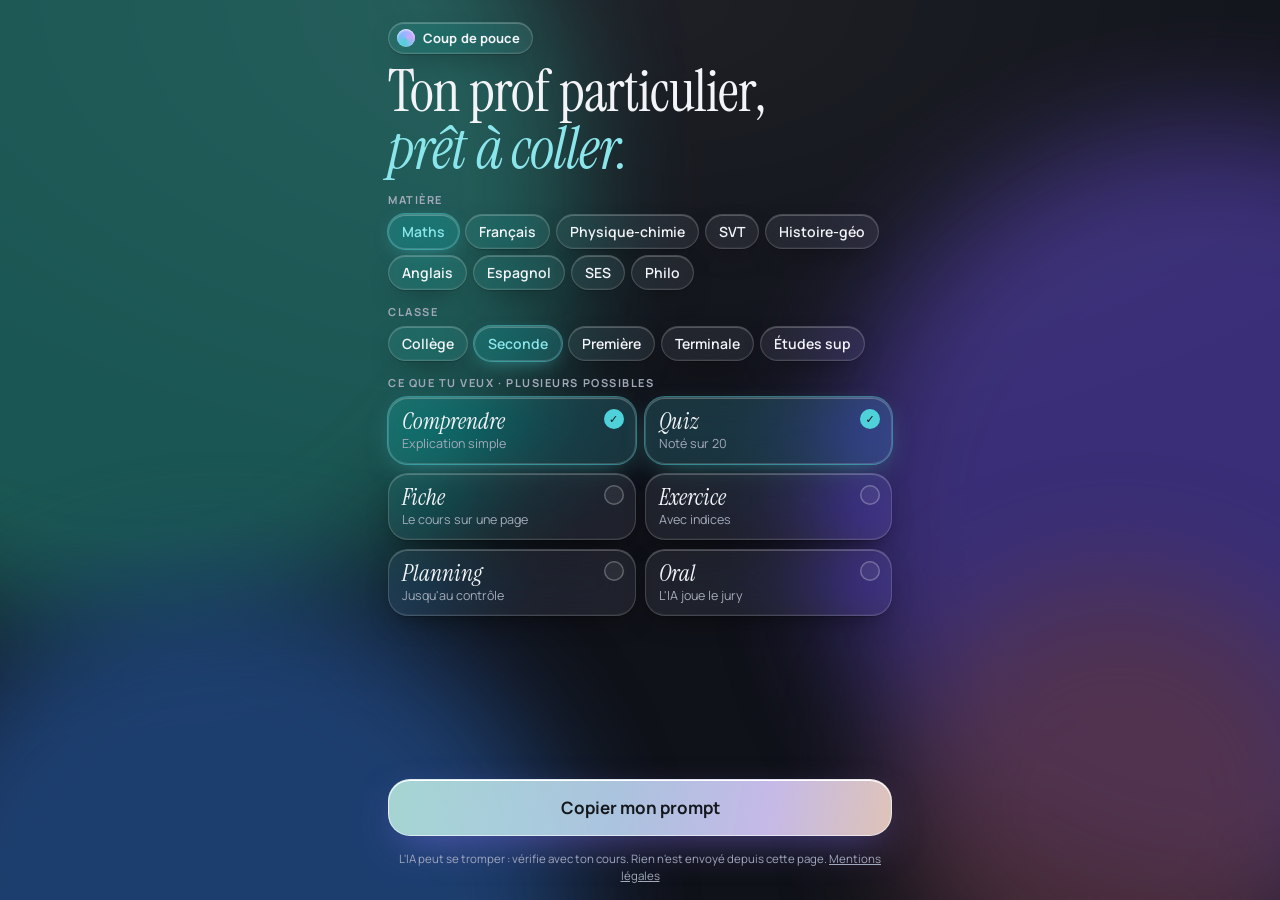
==== commit 88e909c2: "Coup de pouce : version sombre Co-Authored-By: Claude Opus 5.5 <noreply@anthropic.com> Claude-Sessio" ====
--- a/coup-de-pouce.html
+++ b/coup-de-pouce.html
@@ -5,21 +5,21 @@
 <meta name="viewport" content="width=device-width, initial-scale=1, viewport-fit=cover">
 <title>Coup de pouce</title>
 <meta name="description" content="Choisis ta matière, ta classe et ce dont tu as besoin : ton prompt de révision est prêt à coller dans ChatGPT ou Claude. Gratuit, sans compte, rien n'est envoyé.">
-<meta name="color-scheme" content="light">
-<meta name="theme-color" content="#EEF0F2">
+<meta name="color-scheme" content="dark">
+<meta name="theme-color" content="#101219">
 <style>
 /* Layout : un écran, fond clair où dérivent trois halos pastel (menthe, lilas, ciel) ; tout le reste en verre liquide façon Apple : flou + saturation, liseré de lumière, ombre douce. */
 @font-face{font-family:"Instrument Serif";src:url(polices/instrument-serif.woff2) format("woff2");font-weight:400;font-style:normal;font-display:swap}
 @font-face{font-family:"Instrument Serif";src:url(polices/instrument-serif-italic.woff2) format("woff2");font-weight:400;font-style:italic;font-display:swap}
 @font-face{font-family:"Manrope";src:url(polices/manrope.woff2) format("woff2");font-weight:200 800;font-style:normal;font-display:swap}
 :root{
-  color-scheme:light;
-  --ground:#EEF0F2; --ink:#14171C; --soft:#5E6672; --line:rgba(255,255,255,.75);
-  --glass:rgba(255,255,255,.42); --glass-on:rgba(214,246,246,.62); --teal:#1FA5AE; --teal-deep:#0E7F87;
-  --mint:#BDEFE3; --lilac:#D9CCFF; --sky:#C6E2FF; --peach:#FFE1D2;
+  color-scheme:dark;
+  --ground:#101219; --ink:#F2F4F8; --soft:#A3ABBA; --line:rgba(255,255,255,.16);
+  --glass:rgba(255,255,255,.07); --glass-on:rgba(79,209,217,.18); --teal:#4FD1D9; --teal-deep:#8BE6EB;
+  --mint:#1C5F5A; --lilac:#3F3282; --sky:#1F4479; --peach:#5C3640;
   --display:"Instrument Serif",Georgia,"Times New Roman",serif;
   --body:"Manrope",-apple-system,"SF Pro Text","Segoe UI",system-ui,sans-serif;
-  --shadow:0 1px 1px rgba(20,23,28,.04),0 8px 24px -10px rgba(20,23,28,.18);
+  --shadow:0 1px 1px rgba(0,0,0,.2),0 10px 28px -12px rgba(0,0,0,.6);
 }
 *{box-sizing:border-box}
 html{overflow-x:clip;height:100%}
@@ -31,12 +31,12 @@
 .bg span:nth-child(3){width:55vmax;height:55vmax;left:-10vmax;bottom:-30vmax;background:var(--sky);animation-duration:30s}
 .bg span:nth-child(4){width:35vmax;height:35vmax;right:-5vmax;bottom:-10vmax;background:var(--peach);opacity:.7;animation-duration:24s}
 @keyframes drift{from{transform:translate(0,0) scale(1)}to{transform:translate(6vmax,4vmax) scale(1.12)}}
-.grain{position:fixed;inset:0;z-index:0;pointer-events:none;opacity:.35;background:radial-gradient(120% 90% at 50% 0%,rgba(255,255,255,.7),transparent 60%)}
+.grain{position:fixed;inset:0;z-index:0;pointer-events:none;background:radial-gradient(120% 90% at 50% 0%,rgba(255,255,255,.06),transparent 60%)}
 main{position:relative;z-index:1;max-width:540px;margin:0 auto;min-height:100dvh;display:flex;flex-direction:column;gap:14px;
   padding-block:max(18px,env(safe-area-inset-top,0px)) max(16px,env(safe-area-inset-bottom,0px));
   padding-left:max(18px,env(safe-area-inset-left,0px));padding-right:max(18px,env(safe-area-inset-right,0px))}
 .glass{background:var(--glass);border:1px solid var(--line);-webkit-backdrop-filter:blur(22px) saturate(180%);backdrop-filter:blur(22px) saturate(180%);
-  box-shadow:inset 0 1px 0 rgba(255,255,255,.9),inset 0 -1px 0 rgba(255,255,255,.25),var(--shadow)}
+  box-shadow:inset 0 1px 0 rgba(255,255,255,.22),inset 0 -1px 0 rgba(255,255,255,.05),var(--shadow)}
 .hero{display:grid;gap:10px;padding-top:4px}
 .brand{justify-self:start;display:inline-flex;align-items:center;gap:8px;font-size:13px;font-weight:700;letter-spacing:.01em;border-radius:999px;padding:6px 12px 6px 8px}
 .brand i{width:18px;height:18px;border-radius:50%;background:conic-gradient(from 200deg,var(--teal),#8FB6FF,#C9A8FF,var(--teal));box-shadow:inset 0 1px 2px rgba(255,255,255,.8)}
@@ -46,19 +46,19 @@
 .chips{display:flex;flex-wrap:wrap;gap:6px}
 .chip{font:inherit;font-size:14px;font-weight:600;color:var(--ink);border-radius:999px;padding:7px 13px;cursor:pointer;transition:background .25s,box-shadow .25s,transform .15s}
 .chip:active,.need:active,.go:active{transform:scale(.97)}
-.chip[aria-pressed="true"]{background:var(--glass-on);color:var(--teal-deep);box-shadow:inset 0 1px 0 rgba(255,255,255,.95),0 0 0 1px rgba(31,165,174,.35),0 6px 18px -8px rgba(31,165,174,.55)}
+.chip[aria-pressed="true"]{background:var(--glass-on);color:var(--teal-deep);box-shadow:inset 0 1px 0 rgba(255,255,255,.25),0 0 0 1px rgba(79,209,217,.5),0 6px 20px -8px rgba(79,209,217,.6)}
 .needs{display:grid;grid-template-columns:repeat(2,minmax(0,1fr));gap:9px}
 .need{position:relative;text-align:left;font:inherit;color:var(--ink);border-radius:20px;padding:11px 13px;cursor:pointer;transition:background .25s,box-shadow .25s,transform .15s}
 .need strong{display:block;font-family:var(--display);font-style:italic;font-weight:400;font-size:23px;line-height:1.05}
 .need small{display:block;font-size:12.5px;color:var(--soft);margin-top:2px}
 .need .tick{position:absolute;top:11px;right:11px;width:20px;height:20px;border-radius:50%;display:grid;place-items:center;font-size:11px;font-weight:800;color:transparent;
-  background:rgba(255,255,255,.5);box-shadow:inset 0 0 0 1.5px rgba(20,23,28,.15);transition:background .2s,color .2s}
-.need[aria-pressed="true"]{background:var(--glass-on);box-shadow:inset 0 1px 0 rgba(255,255,255,.95),0 0 0 1px rgba(31,165,174,.35),0 10px 26px -12px rgba(31,165,174,.6)}
-.need[aria-pressed="true"] .tick{background:var(--teal);color:#fff;box-shadow:none}
+  background:rgba(255,255,255,.06);box-shadow:inset 0 0 0 1.5px rgba(255,255,255,.25);transition:background .2s,color .2s}
+.need[aria-pressed="true"]{background:var(--glass-on);box-shadow:inset 0 1px 0 rgba(255,255,255,.25),0 0 0 1px rgba(79,209,217,.5),0 10px 30px -12px rgba(79,209,217,.6)}
+.need[aria-pressed="true"] .tick{background:var(--teal);color:var(--ground);box-shadow:none}
 .chip:focus-visible,.need:focus-visible,.go:focus-visible,.brand:focus-visible{outline:2px solid var(--teal);outline-offset:3px}
-.go{margin-top:auto;position:relative;font:inherit;font-size:17px;font-weight:700;color:var(--ink);border-radius:22px;padding:16px 20px;cursor:pointer;overflow:hidden;
+.go{margin-top:auto;position:relative;font:inherit;font-size:17px;font-weight:700;color:#14171C;border-radius:22px;padding:16px 20px;cursor:pointer;overflow:hidden;
   background:linear-gradient(100deg,rgba(189,239,227,.85),rgba(198,226,255,.85) 45%,rgba(217,204,255,.9) 75%,rgba(255,225,210,.85));
-  border:1px solid rgba(255,255,255,.9);box-shadow:inset 0 1px 0 #fff,0 14px 34px -14px rgba(120,100,220,.55);transition:transform .15s}
+  border:1px solid rgba(255,255,255,.6);box-shadow:inset 0 1px 0 #fff,0 14px 40px -12px rgba(140,120,255,.55);transition:transform .15s}
 .go::after{content:"";position:absolute;inset:0;background:linear-gradient(110deg,transparent 30%,rgba(255,255,255,.65) 48%,transparent 66%);transform:translateX(-120%);animation:sheen 5s ease-in-out 1.5s infinite}
 @keyframes sheen{0%,70%{transform:translateX(-120%)}100%{transform:translateX(120%)}}
 .go:disabled{opacity:.5;cursor:default}
@@ -66,12 +66,12 @@
 .foot{margin:0;text-align:center;font-size:11.5px;line-height:1.5;color:var(--soft)}
 .foot a{color:var(--soft)}
 .toast{position:fixed;left:50%;bottom:calc(16px + env(safe-area-inset-bottom,0px));transform:translate(-50%,160%);z-index:5;width:min(500px,calc(100% - 32px));
-  border-radius:22px;padding:14px 16px;display:grid;gap:10px;transition:transform .4s cubic-bezier(.2,.9,.3,1.15);background:rgba(255,255,255,.62)}
+  border-radius:22px;padding:14px 16px;display:grid;gap:10px;transition:transform .4s cubic-bezier(.2,.9,.3,1.15);background:rgba(24,27,36,.82)}
 .toast.on{transform:translate(-50%,0)}
 .toast p{margin:0;font-weight:800}
 .toast span{font-size:14px;color:var(--soft)}
 .toast .links{display:flex;gap:8px;flex-wrap:wrap}
-.toast a{font-size:14px;font-weight:700;text-decoration:none;color:#fff;background:var(--ink);border-radius:999px;padding:9px 15px}
+.toast a{font-size:14px;font-weight:700;text-decoration:none;color:var(--ground);background:var(--ink);border-radius:999px;padding:9px 15px}
 @media (max-height:700px){h1{font-size:38px}.need small{display:none}.chip{padding:6px 10px;font-size:13px}}
 @media (prefers-reduced-motion:reduce){.bg span,.go::after{animation:none}.chip,.need,.toast,.bg{transition:none}}
 </style>
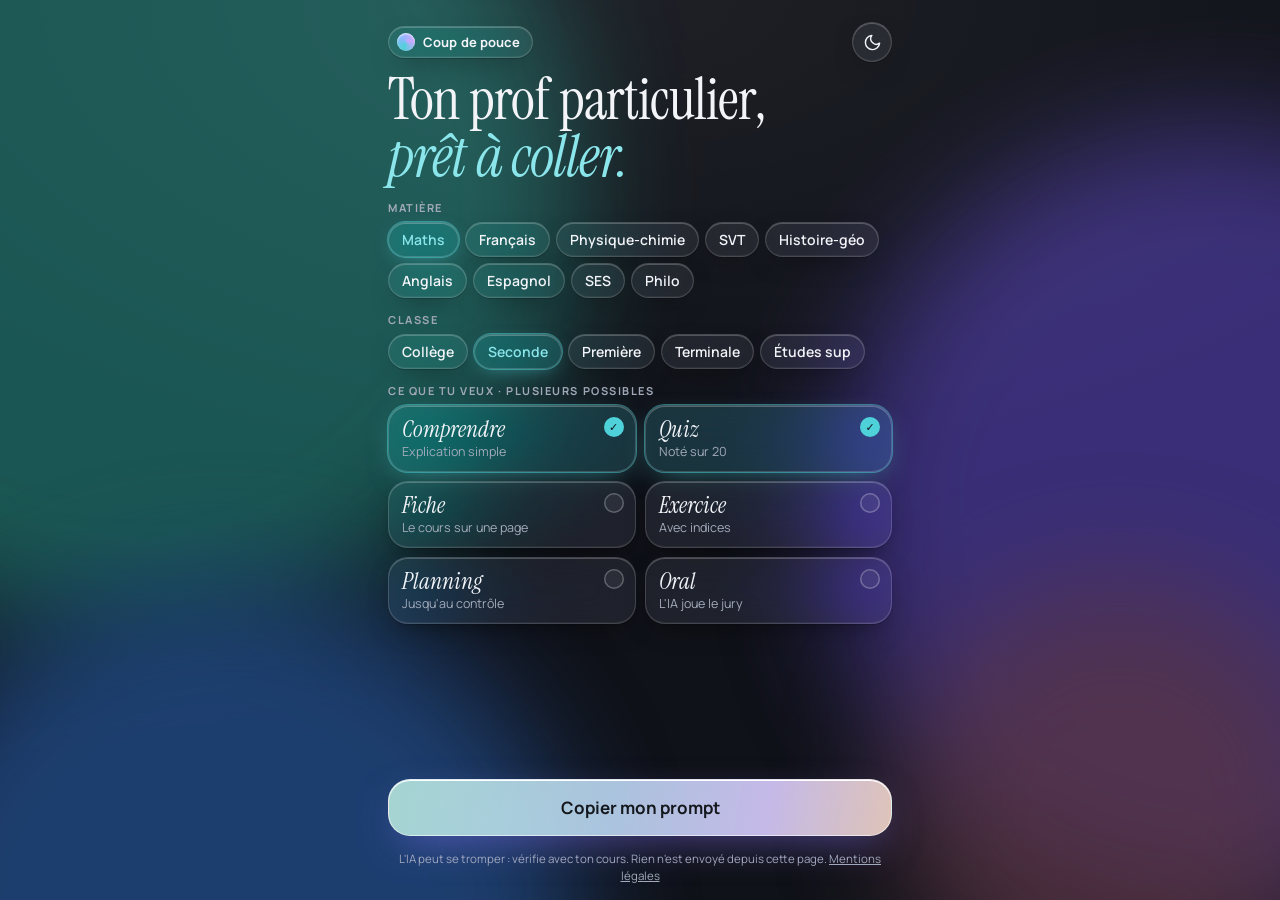
==== commit 5a4c139f: "Coup de pouce : bouton thème jour / nuit Nuit par défaut ; jour plus doux que la v2 ; choix gardé da" ====
--- a/coup-de-pouce.html
+++ b/coup-de-pouce.html
@@ -21,6 +21,24 @@
   --body:"Manrope",-apple-system,"SF Pro Text","Segoe UI",system-ui,sans-serif;
   --shadow:0 1px 1px rgba(0,0,0,.2),0 10px 28px -12px rgba(0,0,0,.6);
 }
+:root[data-theme="light"]{
+  color-scheme:light;
+  --ground:#E3E6EB; --ink:#14171C; --soft:#535B67; --line:rgba(255,255,255,.7);
+  --glass:rgba(255,255,255,.38); --glass-on:rgba(79,209,217,.24); --teal:#13939B; --teal-deep:#0B6A71;
+  --mint:#A6E0D3; --lilac:#C6B6F7; --sky:#AFCFF4; --peach:#EFC7B9;
+  --shadow:0 1px 1px rgba(20,23,28,.05),0 8px 24px -10px rgba(20,23,28,.22);
+}
+:root[data-theme="light"] .glass{box-shadow:inset 0 1px 0 rgba(255,255,255,.85),inset 0 -1px 0 rgba(255,255,255,.2),var(--shadow)}
+:root[data-theme="light"] .need .tick{background:rgba(255,255,255,.5);box-shadow:inset 0 0 0 1.5px rgba(20,23,28,.18)}
+:root[data-theme="light"] .need[aria-pressed="true"] .tick{background:var(--teal);color:#fff;box-shadow:none}
+:root[data-theme="light"] .toast{background:rgba(255,255,255,.7)}
+:root[data-theme="light"] .toast a{color:#fff}
+.top{display:flex;align-items:center;justify-content:space-between;gap:10px}
+.mode{width:40px;height:40px;border-radius:50%;display:grid;place-items:center;cursor:pointer;color:var(--ink);font:inherit;padding:0}
+.mode svg{width:19px;height:19px}
+.mode .sun{display:none}
+:root[data-theme="light"] .mode .sun{display:block}
+:root[data-theme="light"] .mode .moon{display:none}
 *{box-sizing:border-box}
 html{overflow-x:clip;height:100%}
 body{margin:0;min-height:100%;background:var(--ground);color:var(--ink);font-family:var(--body);overflow-x:clip;-webkit-font-smoothing:antialiased}
@@ -55,7 +73,7 @@
   background:rgba(255,255,255,.06);box-shadow:inset 0 0 0 1.5px rgba(255,255,255,.25);transition:background .2s,color .2s}
 .need[aria-pressed="true"]{background:var(--glass-on);box-shadow:inset 0 1px 0 rgba(255,255,255,.25),0 0 0 1px rgba(79,209,217,.5),0 10px 30px -12px rgba(79,209,217,.6)}
 .need[aria-pressed="true"] .tick{background:var(--teal);color:var(--ground);box-shadow:none}
-.chip:focus-visible,.need:focus-visible,.go:focus-visible,.brand:focus-visible{outline:2px solid var(--teal);outline-offset:3px}
+.chip:focus-visible,.need:focus-visible,.go:focus-visible,.mode:focus-visible{outline:2px solid var(--teal);outline-offset:3px}
 .go{margin-top:auto;position:relative;font:inherit;font-size:17px;font-weight:700;color:#14171C;border-radius:22px;padding:16px 20px;cursor:pointer;overflow:hidden;
   background:linear-gradient(100deg,rgba(189,239,227,.85),rgba(198,226,255,.85) 45%,rgba(217,204,255,.9) 75%,rgba(255,225,210,.85));
   border:1px solid rgba(255,255,255,.6);box-shadow:inset 0 1px 0 #fff,0 14px 40px -12px rgba(140,120,255,.55);transition:transform .15s}
@@ -81,7 +99,13 @@
 <div class="grain" aria-hidden="true"></div>
 <main>
   <header class="hero">
-    <span class="brand glass"><i aria-hidden="true"></i>Coup de pouce</span>
+    <div class="top">
+      <span class="brand glass"><i aria-hidden="true"></i>Coup de pouce</span>
+      <button type="button" class="mode glass" id="mode" aria-label="Passer en thème jour ou nuit">
+        <svg class="moon" viewBox="0 0 24 24" fill="none" stroke="currentColor" stroke-width="1.8" stroke-linecap="round" stroke-linejoin="round" aria-hidden="true"><path d="M21 12.8A9 9 0 1 1 11.2 3a7 7 0 0 0 9.8 9.8z"/></svg>
+        <svg class="sun" viewBox="0 0 24 24" fill="none" stroke="currentColor" stroke-width="1.8" stroke-linecap="round" aria-hidden="true"><circle cx="12" cy="12" r="4"/><path d="M12 2v2M12 20v2M4.9 4.9l1.4 1.4M17.7 17.7l1.4 1.4M2 12h2M20 12h2M4.9 19.1l1.4-1.4M17.7 6.3l1.4-1.4"/></svg>
+      </button>
+    </div>
     <h1>Ton prof particulier, <em>prêt à coller.</em></h1>
   </header>
 
@@ -122,6 +146,15 @@
 </div>
 
 <script>
+(function(){
+  var root=document.documentElement,meta=document.querySelector('meta[name="theme-color"]');
+  function apply(t){if(t==='light')root.setAttribute('data-theme','light');else root.removeAttribute('data-theme');if(meta)meta.content=t==='light'?'#E3E6EB':'#101219';}
+  var t=null;try{t=localStorage.getItem('coupdepouce.theme');}catch(e){}
+  apply(t);
+  document.getElementById('mode').addEventListener('click',function(){
+    var n=root.getAttribute('data-theme')==='light'?'dark':'light';apply(n);try{localStorage.setItem('coupdepouce.theme',n);}catch(e){}
+  });
+})();
 (function(){
   var NEED={
     comprendre:"Explique-moi la notion simplement, comme si j'avais 12 ans, avec un exemple de la vie de tous les jours (10 lignes maximum). Puis pose-moi une question pour vérifier que j'ai compris ; si je me trompe, réexplique autrement.",
